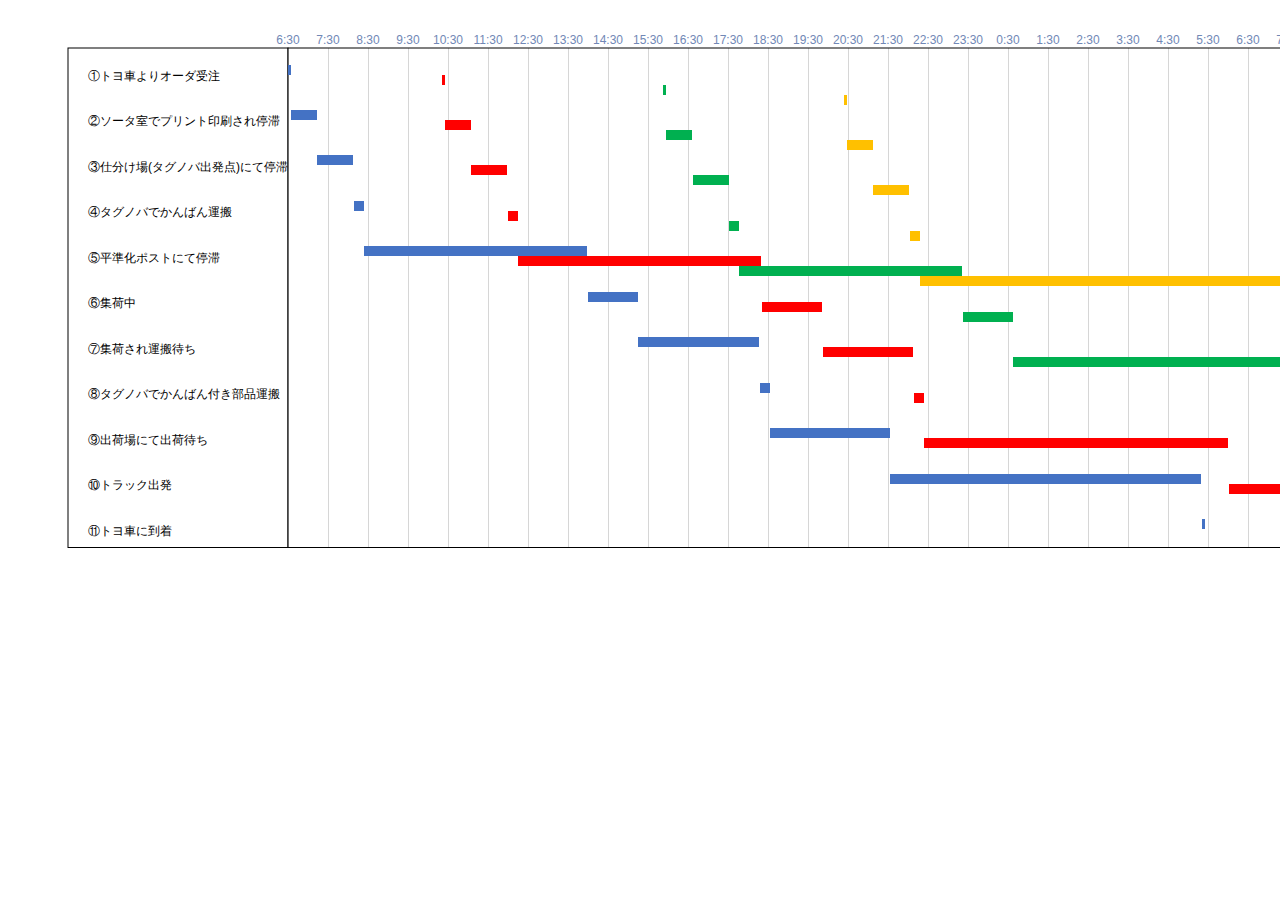
==== a.html @ 3c8d450d "first" ====
<!DOCTYPE html>
<html lang="ja">
  <head>
    <meta charset="utf-8" />
    <title>エルデンリング</title>
    <!-- link rel="stylesheet" href="styles.css" -->
  </head>
  <body>
    <div id="svg"></div>

    <script type="text/JavaScript" src="raphael-min.js"></script>
    <script type="text/JavaScript" src="timecharts.js"></script>

    <script type="text/JavaScript">
            var data1 = [ ["①トヨ車よりオーダ受注",1,1,1,1],
                          ["②ソータ室でプリント印刷され停滞",40,40,40,40],
                          ["③仕分け場(タグノバ出発点)にて停滞", 55,55,55,55],
                          ["④タグノバでかんばん運搬", 15,15,15,15],
                          ["⑤平準化ポストにて停滞", 334,364,334,594],
                          ["⑥集荷中", 75,91,75,91],
                          ["⑦集荷され運搬待ち", 181,135,411,135],
                          ["⑧タグノバでかんばん付き部品運搬", 15,15,15,15],
                          ["⑨出荷場にて出荷待ち", 180,455,180,225],
                          ["⑩トラック出発", 465,275,390,360],
                          ["⑪トヨ車に到着", 1,1,1,1] ]

            var times = [
                         "6:30", "7:30", "8:30", "9:30", "10:30", "11:30", "12:30", "13:30", "14:30", "15:30", "16:30", "17:30", "18:30", "19:30", "20:30", "21:30", "22:30", "23:30",
                         "0:30", "1:30", "2:30", "3:30", "4:30", "5:30", "6:30", "7:30", "8:30", "9:30", "10:30", "11:30", "12:30", "13:30", "14:30", "15:30", "16:30", "17:30", "18:30",
                         "19:30", "20:30", "21:30", "22:30"
                        ];

            var paper;
            var sx = 1900;
            var sy = 540;
            // 上マージン (凡例用の空間)
            var tm = 40;
            var textpos = 68;

            // // 下マージン (表との隙間)
            var bm = 20;

            // // 右マージン (目盛用の空間)
            var rm = 80;

            // // 左マージン (目盛用の空間)
            var lm = 80;
            var pos_start_graph = 280;

            var pos_end_graph1 = 1320;
            var pos_end_graph = 1600;
            var width_legend = 220;
            var width_bar = 10;

            var yPitch = 40;
            var yPitch2 = (sy - tm)/data1.length;

            var yAdjust = 11 * yPitch;
            var recma = 11;

            var lineColor = "#d6d6d6";
            var color_of_bar = ["#4472C4","#FF0000","#00B050","#FFC000"];

            // 資産総額の色(文字)
	          var labelColor1 = "#7188b6";

            var txtAxis = {"font-size": "12px", "font-family": "MS PGothic, Helvetica", "fill": labelColor1, "font-weight": "normal", "text-anchor": "middle"};
            var txtAxis2 = {"font-size": "12px", "font-family": "MS PGothic, Helvetica", "font-weight": "normal", "text-anchor": "start"};
            var lt = 0;
            var lt_offset = [0,230,560,830];
            var scale_adjust_rate = 0.67;


            paper = Raphael("svg", sx, sy);
            drawRect(paper,lm-20,tm,lm + 140,sy);
            for (var i = 0; i <= 10; i += 1) {
              drawText(paper,lm,textpos + (i * yPitch2),data1[i][0],txtAxis2);
            }

            for (var i = 0; i <= 40; i += 1) {
              drawLine(paper, pos_start_graph + (i * yPitch),tm, pos_start_graph + (i * yPitch),sy).attr({"stroke": lineColor, "stroke-width": "1"});
              drawText(paper, pos_start_graph + (i * yPitch) ,tm - 8, times[i], txtAxis);
            }
            drawRect(paper,pos_start_graph,tm,pos_start_graph + pos_end_graph1,sy)
            drawLine(paper,pos_start_graph-width_legend,sy-1,pos_start_graph + pos_end_graph,sy-1);
            //console.log(data1[0].length);
            for (var j = 1; j <= data1[0].length; j +=1){
              var pos_bar = pos_start_graph;
              lt = 0;
              console.log("j=" + j);
              for (var i = 0; i <= data1.length-1; i += 1) {
                console.log(data1[i][j]);
                if(data1[i][j]<=3){
                  lt = 3;
                }else{
                  lt = data1[i][j] * scale_adjust_rate;
                }
                drawRect(paper,pos_bar + lt_offset[j-1] * scale_adjust_rate, textpos-recma + (i * yPitch2) + (j-1)*width_bar,lt ,width_bar).attr({"stroke": "none", "stroke-width": "0", "fill": color_of_bar[j-1]});
                pos_bar += lt;
              }
            }

           
            //drawLine(paper,lm + Math.floor(yPitch * i) ,tm, lm + Math.floor(yPitch * i), bm);
      				//drawLine(paper, lm, sy - Math.floor(i * yPitch) - bm + yAdjust, sx - rm, sy - Math.floor(i * yPitch) - bm + yAdjust).attr({"stroke": lineColor, "stroke-width": "1"});
              // 目盛文字左
              //drawText(paper, lm - 8, sy - Math.floor(i * yPitch) - bm + yAdjust, addFigure2(i), txtAxis);
              // 目盛文字右
              //drawText(paper, sx - rm + 8, sy - Math.floor(i * yPitch) - bm + yAdjust, addFigure2(i), txtAxis2);	// 評価損益を表示するようになったら削除
            //}
            // drawRectWithFrame(paper,100,200,100,200,20);
            //drawRect(paper,80,40,80,20,20);
            //drawLine(paper,lm,tm,lm,sy);
            //var square = paper.path("M" + 10 + " " + 20 + " L" + 3100 + " " + 20);
    </script>
  </body>
</html>
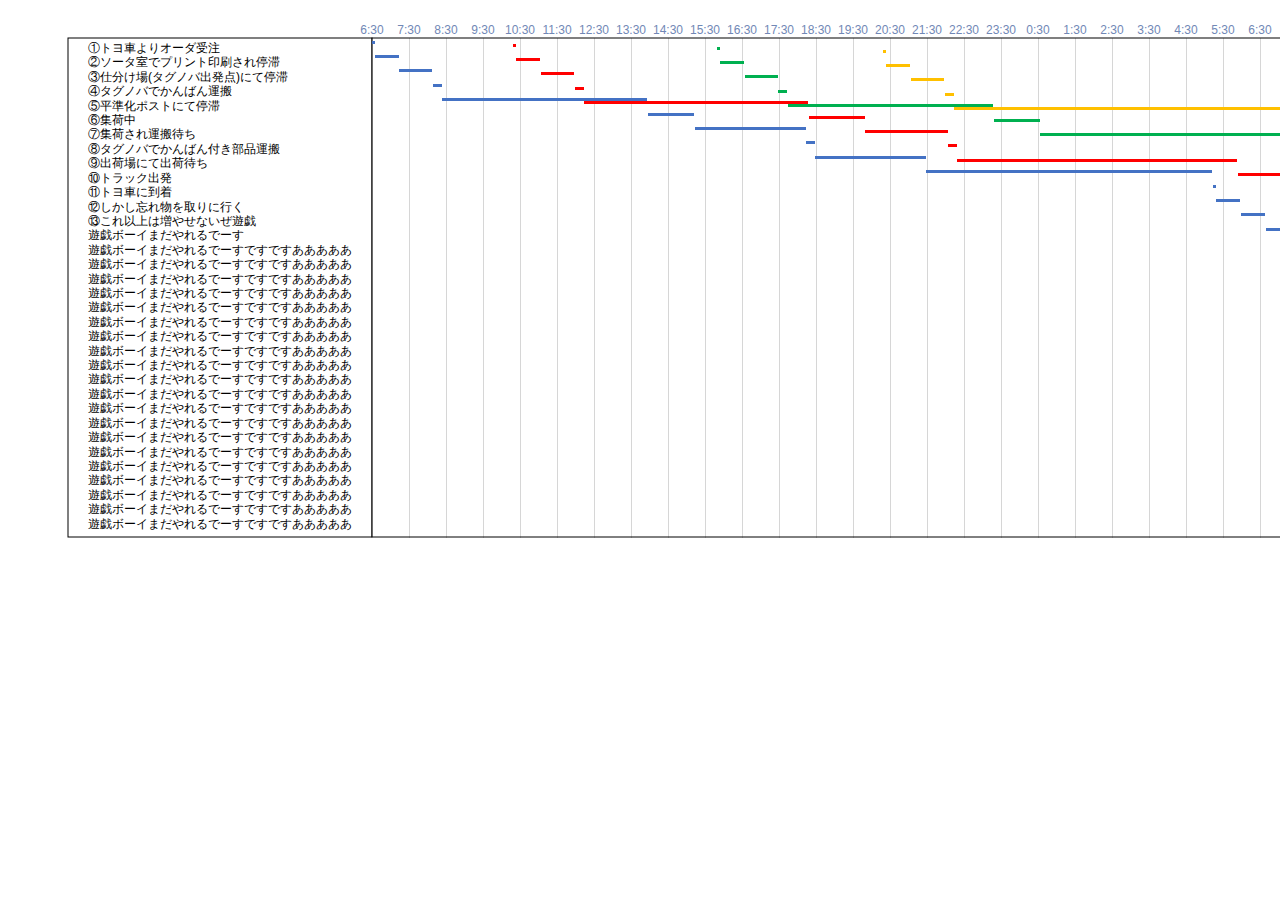
==== commit 92fd0b0b: "サイズ変更を可能にした" ====
--- a/a.html
+++ b/a.html
@@ -2,7 +2,7 @@
 <html lang="ja">
   <head>
     <meta charset="utf-8" />
-    <title>エルデンリング</title>
+    <title>タイムチャート</title>
     <!-- link rel="stylesheet" href="styles.css" -->
   </head>
   <body>
@@ -22,96 +22,33 @@
                           ["⑧タグノバでかんばん付き部品運搬", 15,15,15,15],
                           ["⑨出荷場にて出荷待ち", 180,455,180,225],
                           ["⑩トラック出発", 465,275,390,360],
-                          ["⑪トヨ車に到着", 1,1,1,1] ]
-
-            var times = [
-                         "6:30", "7:30", "8:30", "9:30", "10:30", "11:30", "12:30", "13:30", "14:30", "15:30", "16:30", "17:30", "18:30", "19:30", "20:30", "21:30", "22:30", "23:30",
-                         "0:30", "1:30", "2:30", "3:30", "4:30", "5:30", "6:30", "7:30", "8:30", "9:30", "10:30", "11:30", "12:30", "13:30", "14:30", "15:30", "16:30", "17:30", "18:30",
-                         "19:30", "20:30", "21:30", "22:30"
-                        ];
-
-            var paper;
-            var sx = 1900;
-            var sy = 540;
-            // 上マージン (凡例用の空間)
-            var tm = 40;
-            var textpos = 68;
-
-            // // 下マージン (表との隙間)
-            var bm = 20;
-
-            // // 右マージン (目盛用の空間)
-            var rm = 80;
-
-            // // 左マージン (目盛用の空間)
-            var lm = 80;
-            var pos_start_graph = 280;
-
-            var pos_end_graph1 = 1320;
-            var pos_end_graph = 1600;
-            var width_legend = 220;
-            var width_bar = 10;
-
-            var yPitch = 40;
-            var yPitch2 = (sy - tm)/data1.length;
-
-            var yAdjust = 11 * yPitch;
-            var recma = 11;
-
-            var lineColor = "#d6d6d6";
-            var color_of_bar = ["#4472C4","#FF0000","#00B050","#FFC000"];
-
-            // 資産総額の色(文字)
-	          var labelColor1 = "#7188b6";
-
-            var txtAxis = {"font-size": "12px", "font-family": "MS PGothic, Helvetica", "fill": labelColor1, "font-weight": "normal", "text-anchor": "middle"};
-            var txtAxis2 = {"font-size": "12px", "font-family": "MS PGothic, Helvetica", "font-weight": "normal", "text-anchor": "start"};
-            var lt = 0;
-            var lt_offset = [0,230,560,830];
-            var scale_adjust_rate = 0.67;
-
-
-            paper = Raphael("svg", sx, sy);
-            drawRect(paper,lm-20,tm,lm + 140,sy);
-            for (var i = 0; i <= 10; i += 1) {
-              drawText(paper,lm,textpos + (i * yPitch2),data1[i][0],txtAxis2);
-            }
-
-            for (var i = 0; i <= 40; i += 1) {
-              drawLine(paper, pos_start_graph + (i * yPitch),tm, pos_start_graph + (i * yPitch),sy).attr({"stroke": lineColor, "stroke-width": "1"});
-              drawText(paper, pos_start_graph + (i * yPitch) ,tm - 8, times[i], txtAxis);
-            }
-            drawRect(paper,pos_start_graph,tm,pos_start_graph + pos_end_graph1,sy)
-            drawLine(paper,pos_start_graph-width_legend,sy-1,pos_start_graph + pos_end_graph,sy-1);
-            //console.log(data1[0].length);
-            for (var j = 1; j <= data1[0].length; j +=1){
-              var pos_bar = pos_start_graph;
-              lt = 0;
-              console.log("j=" + j);
-              for (var i = 0; i <= data1.length-1; i += 1) {
-                console.log(data1[i][j]);
-                if(data1[i][j]<=3){
-                  lt = 3;
-                }else{
-                  lt = data1[i][j] * scale_adjust_rate;
-                }
-                drawRect(paper,pos_bar + lt_offset[j-1] * scale_adjust_rate, textpos-recma + (i * yPitch2) + (j-1)*width_bar,lt ,width_bar).attr({"stroke": "none", "stroke-width": "0", "fill": color_of_bar[j-1]});
-                pos_bar += lt;
-              }
-            }
-
-           
-            //drawLine(paper,lm + Math.floor(yPitch * i) ,tm, lm + Math.floor(yPitch * i), bm);
-      				//drawLine(paper, lm, sy - Math.floor(i * yPitch) - bm + yAdjust, sx - rm, sy - Math.floor(i * yPitch) - bm + yAdjust).attr({"stroke": lineColor, "stroke-width": "1"});
-              // 目盛文字左
-              //drawText(paper, lm - 8, sy - Math.floor(i * yPitch) - bm + yAdjust, addFigure2(i), txtAxis);
-              // 目盛文字右
-              //drawText(paper, sx - rm + 8, sy - Math.floor(i * yPitch) - bm + yAdjust, addFigure2(i), txtAxis2);	// 評価損益を表示するようになったら削除
-            //}
-            // drawRectWithFrame(paper,100,200,100,200,20);
-            //drawRect(paper,80,40,80,20,20);
-            //drawLine(paper,lm,tm,lm,sy);
-            //var square = paper.path("M" + 10 + " " + 20 + " L" + 3100 + " " + 20);
-    </script>
+                          ["⑪トヨ車に到着", 1,1,1,1],
+                          ["⑫しかし忘れ物を取りに行く", 40,15,1,10],
+                          ["⑬これ以上は増やせないぜ遊戯", 40,15,1,80],
+                          ["遊戯ボーイまだやれるでーす", 40,15,1,80],
+                          ["遊戯ボーイまだやれるでーすですですあああああ", 40,15,1,80],
+                          ["遊戯ボーイまだやれるでーすですですあああああ", 40,15,1,80],
+                          ["遊戯ボーイまだやれるでーすですですあああああ", 40,15,1,80],
+                          ["遊戯ボーイまだやれるでーすですですあああああ", 40,15,1,80],
+                          ["遊戯ボーイまだやれるでーすですですあああああ", 40,15,1,80],
+                          ["遊戯ボーイまだやれるでーすですですあああああ", 40,15,1,80],
+                          ["遊戯ボーイまだやれるでーすですですあああああ", 40,15,1,80],
+                          ["遊戯ボーイまだやれるでーすですですあああああ", 40,15,1,80],
+                          ["遊戯ボーイまだやれるでーすですですあああああ", 40,15,1,80],
+                          ["遊戯ボーイまだやれるでーすですですあああああ", 40,15,1,80],
+                          ["遊戯ボーイまだやれるでーすですですあああああ", 40,15,1,80],
+                          ["遊戯ボーイまだやれるでーすですですあああああ", 40,15,1,80],
+                          ["遊戯ボーイまだやれるでーすですですあああああ", 40,15,1,80],
+                          ["遊戯ボーイまだやれるでーすですですあああああ", 40,15,1,80],
+                          ["遊戯ボーイまだやれるでーすですですあああああ", 40,15,1,80],
+                          ["遊戯ボーイまだやれるでーすですですあああああ", 40,15,1,80],
+                          ["遊戯ボーイまだやれるでーすですですあああああ", 40,15,1,80],
+                          ["遊戯ボーイまだやれるでーすですですあああああ", 40,15,1,80],
+                          ["遊戯ボーイまだやれるでーすですですあああああ", 40,15,1,80],
+                          ["遊戯ボーイまだやれるでーすですですあああああ", 40,15,1,80],
+                      
+                         ]
+            graph_Description(data1);
+          </script>
   </body>
 </html>
